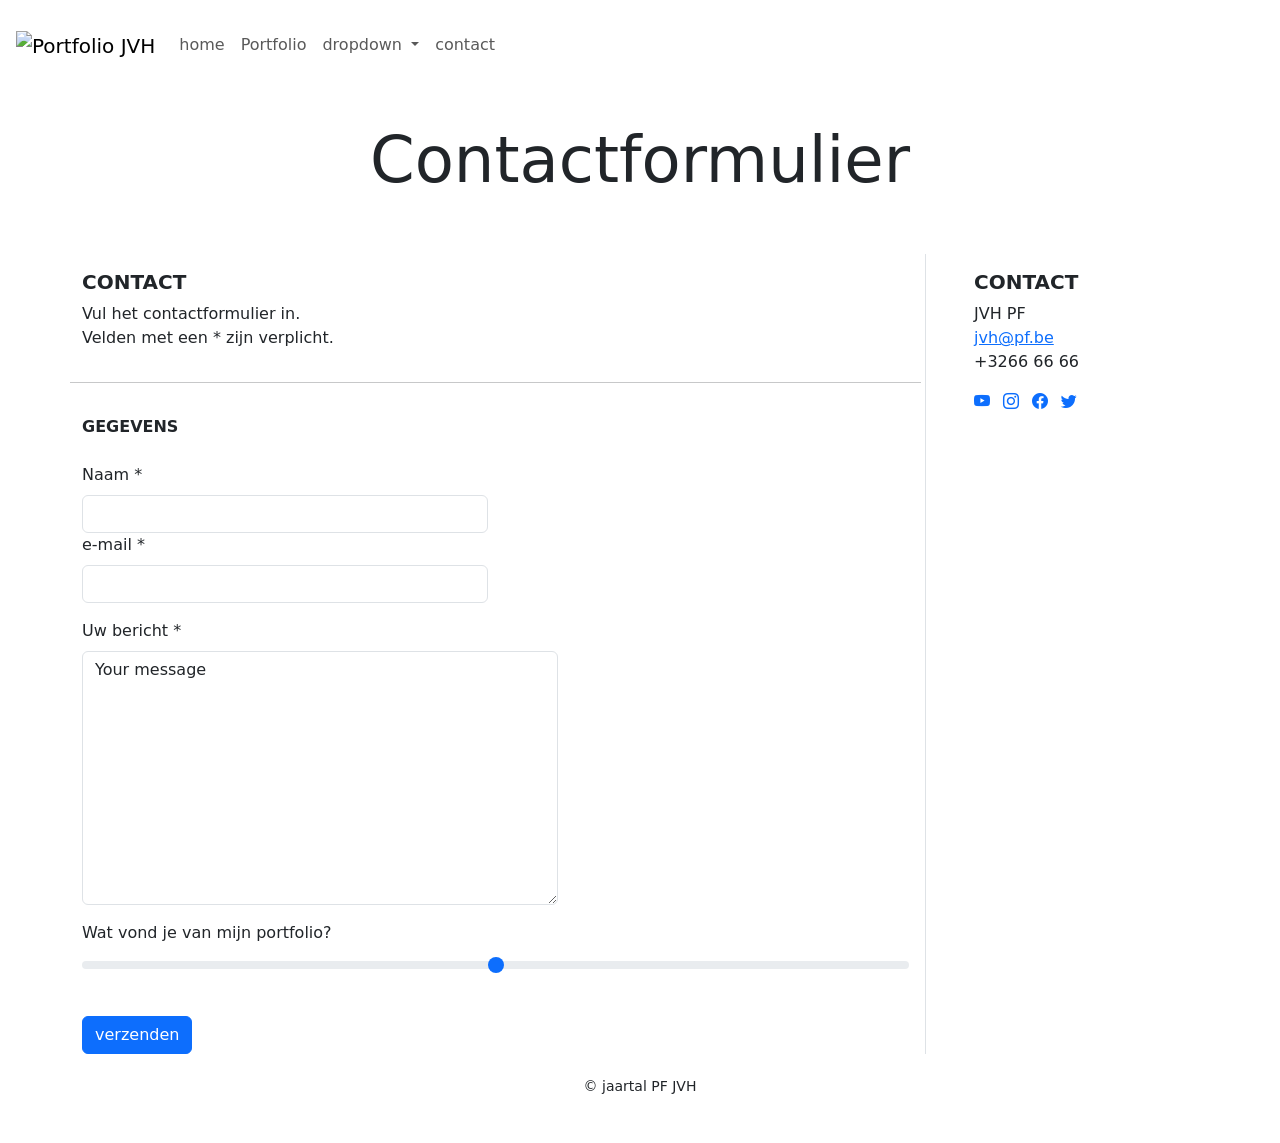
==== contact.html @ 39128b2f "Add files via upload" ====
<!DOCTYPE html>
<html lang="nl-BE">

<head>
  <meta charset="UTF-8">
  <meta name="viewport" content="width=device-width, initial-scale=1.0">
  <title>contact</title>
  <!-- resetten van browsers -->
  <link rel="stylesheet" href="css/reset.css">
  <!-- Bootstrap CSS -->
  <link href="https://cdn.jsdelivr.net/npm/bootstrap@5.3.3/dist/css/bootstrap.min.css" rel="stylesheet"
    integrity="sha384-QWTKZyjpPEjISv5WaRU9OFeRpok6YctnYmDr5pNlyT2bRjXh0JMhjY6hW+ALEwIH" crossorigin="anonymous">
  <!-- Bootstrap CSS icons: https://icons.getbootstrap.com/#usage -->
  <link rel="stylesheet" href="https://cdn.jsdelivr.net/npm/bootstrap-icons@1.11.3/font/bootstrap-icons.min.css">
  <!-- JavaScript: Bootstrap Bundle with Popper -->
  <script src="https://cdn.jsdelivr.net/npm/bootstrap@5.3.3/dist/js/bootstrap.bundle.min.js"
    integrity="sha384-YvpcrYf0tY3lHB60NNkmXc5s9fDVZLESaAA55NDzOxhy9GkcIdslK1eN7N6jIeHz" crossorigin="anonymous" defer>
    </script>
  <!-- eigen geschreven css voor jouw html-bestand -->
  <link  href="css/style.css" rel="stylesheet">
</head>

<body class="p-3 m-0 border-0 bd-example bg-dank">
  <nav class="navbar navbar-expand-md container-fluid">
    <a class="navbar-brand" href="index.html"><img src="assets/images/logo.png" alt="Portfolio JVH" width="100" height="100">
    </a>
    <button class="navbar-toggler" type="button" data-bs-toggle="collapse" data-bs-target="#navbarSupportedContent"
      aria-controls="navbarSupportedContent" aria-expanded="false" aria-label="Toggle navigation">
      <span class="navbar-toggler-icon"></span>
    </button>
    <div class="collapse navbar-collapse" id="navbarSupportedContent">
      <ul class="navbar-nav me-auto mb-2 mb-lg-0">
        <li class="nav-item">
          <a class="nav-link" href="index.html">home</a>
        </li>
        <li class="nav-item">
          <a class="nav-link" href="portfolio.html">Portfolio</a>
        </li>
        <li class="nav-item dropdown">
          <a class="nav-link dropdown-toggle" href="#" role="button" data-bs-toggle="dropdown" aria-expanded="false">
            dropdown
          </a>
          <ul class="dropdown-menu bg-dank">
            <li><a class="dropdown-item" href="project1.html">project 1</a></li>
            <li><a class="dropdown-item" href="#">project 2</a></li>
            <li><a class="dropdown-item" href="#">project 3</a></li>
            <li><a class="dropdown-item" href="#">project 4</a></li>
            <li><a class="dropdown-item" href="#">project 5</a></li>
            <li><a class="dropdown-item" href="#">project 6</a></li>
          </ul>
        </li>
        <li class="nav-item">
          <a class="nav-link" href="contact.html">contact</a>
        </li>
      </ul>
      </div>
  </nav>

  <header class="row m-5">
    <h1 class="col display-3 blauwgrijs text-center">Contactformulier</h1>
  </header>

  <div class="container">
    <div class="row">
      <main class="col-md-9 pe-3">
        <section id="contact" class="row">
          <div class="col-12 mb-3">
            <h2 class="text-uppercase fs-5 fw-bolder pt-3">contact</h2>
            <p>Vul het contactformulier in.<br>Velden met een <span>*</span> zijn verplicht.</p>
          </div>
          <hr>

          <form action="#" method="post">
            <fieldset class="row g-3 mb-3">
              <legend class="text-uppercase fs-6 fw-bolder pt-3">gegevens</legend>
              <div class="col-xl-6 col-md-6">
                <label for="Naam" class="form-label">Naam <span>*</span></label>
                <input type="text" class="form-control" id="Naam" required>

                <label for="mail" class="form-label">e-mail <span>*</span></label>
                <input type="email" class="form-control" id="mail" required>
              </div>
              <div class="col-xl-7 col-md-7">
              <label for="message" class="form-label">Uw bericht <span>*</span></label>
              
              <textarea type="message" name="message" class="form-control"  cols="15" rows="10">Your message</textarea>
              </div>
              <div class="col-12  mb-3 mt-3">
                <label for="satisfied" class="form-label">Wat vond je van mijn portfolio?</label>
                <input type="range" class="form-range" min="0" max="10" step="1" id="satisfied">
              </div>
            </fieldset>
              
              </legend>

            <div class="col-12">
            <button type="submit" class="btn btn-primary">verzenden</button>
            </div>
          </form>

        </section>
      </main>

      <aside class="col-md-3 border-start ps-5">
        <h2 class="text-uppercase fs-5 fw-bolder pt-3">contact</h2>
        <p>JVH PF<br>
          <a href="mailto:jvh@pf.be">jvh@pf.be</a><br>
          +3266 66 66
      </p>
      <ul class="list-inline socials">
        <li class="list-inline-item">
          <a href="https://www.youtube.com" target="_blank">
            <i class="bi bi-youtube blauwgrijs fs-6"></i>
          </a>
        </li>
        <li class="list-inline-item">
          <a href="https://www.instagram.com" target="_blank">
            <i class="bi bi-instagram fs-6"></i>
          </a>
        </li>
        <li class="list-inline-item">
          <a href="https://www.facebook.com" target="_blank">
            <i class="bi bi-facebook fs-6"></i>
          </a>
        </li>
        <li class="list-inline-item">
          <a href="https://twitter.com/" target="_blank">
            <i class="bi bi-twitter fs-6"></i>
          </a>
        </li>
      </ul>
    </aside>

  </div>
  </div>
  <footer class="container-fluid txtcol text-center h6 small p-4">&copy; jaartal PF JVH</footer>
</body>

</html>
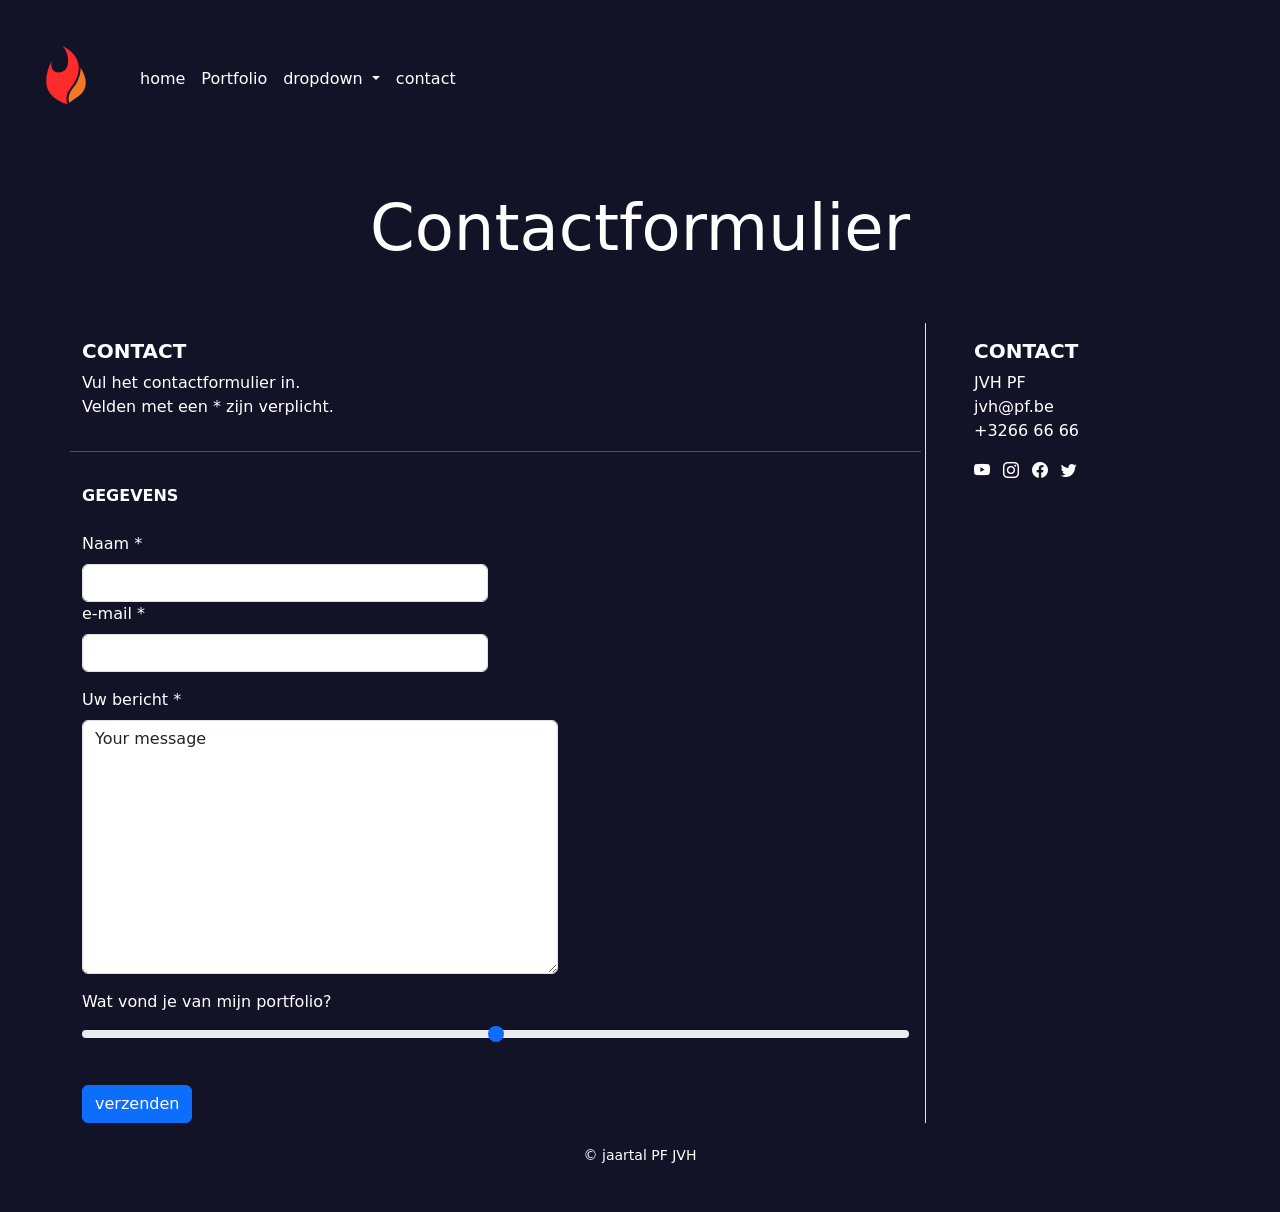
==== commit ae1f9ee1: "css fix" ====
--- a/contact.html
+++ b/contact.html
@@ -42,11 +42,11 @@
           </a>
           <ul class="dropdown-menu bg-dank">
             <li><a class="dropdown-item" href="project1.html">project 1</a></li>
-            <li><a class="dropdown-item" href="#">project 2</a></li>
-            <li><a class="dropdown-item" href="#">project 3</a></li>
-            <li><a class="dropdown-item" href="#">project 4</a></li>
-            <li><a class="dropdown-item" href="#">project 5</a></li>
-            <li><a class="dropdown-item" href="#">project 6</a></li>
+            <li><a class="dropdown-item" href="project2.html">project 2</a></li>
+            <li><a class="dropdown-item" href="project3.html">project 3</a></li>
+            <li><a class="dropdown-item" href="project4.html">project 4</a></li>
+            <li><a class="dropdown-item" href="project5.html">project 5</a></li>
+            <li><a class="dropdown-item" href="project6.html">project 6</a></li>
           </ul>
         </li>
         <li class="nav-item">
--- a/css/style.css
+++ b/css/style.css
@@ -0,0 +1,66 @@
+.bg-dank{
+background-color: rgb(19, 19, 40);
+}
+*{
+    color: white
+}
+a:link {
+  color: white;
+  background-color: transparent;
+  text-decoration: none;
+}
+
+a:visited {
+  color: rgb(243, 117, 138);
+  background-color: transparent;
+  text-decoration: none;
+}
+
+a:hover {
+  color: red;
+  background-color: transparent;
+  text-decoration: underline;
+}
+
+a:active {
+  color: yellow;
+  background-color: transparent;
+  text-decoration: underline;
+}
+textarea {
+  color:black
+}
+.txtcol {
+  color: white
+}
+.navbar {
+  --bs-navbar-padding-x: 0;
+  --bs-navbar-padding-y: 0.5rem;
+  --bs-navbar-color: rgba(var(--bs-emphasis-color-rgb), 0.65);
+  --bs-navbar-hover-color: rgba(var(--bs-emphasis-color-rgb), 0.8);
+  --bs-navbar-disabled-color: rgba(var(--bs-emphasis-color-rgb), 0.3);
+  --bs-navbar-active-color: rgba(var(--bs-emphasis-color-rgb), 1);
+  --bs-navbar-brand-padding-y: 0.3125rem;
+  --bs-navbar-brand-margin-end: 1rem;
+  --bs-navbar-brand-font-size: 1.25rem;
+  --bs-navbar-brand-color: rgba(var(--bs-emphasis-color-rgb), 1);
+  --bs-navbar-brand-hover-color: rgba(var(--bs-emphasis-color-rgb), 1);
+  --bs-navbar-nav-link-padding-x: 0.5rem;
+  --bs-navbar-toggler-padding-y: 0.25rem;
+  --bs-navbar-toggler-padding-x: 0.75rem;
+  --bs-navbar-toggler-font-size: 1.25rem;
+  --bs-navbar-toggler-icon-bg: url("data:image/svg+xml,%3csvg xmlns='http://www.w3.org/2000/svg' viewBox='0 0 30 30'%3e%3cpath stroke='rgba%28255, 255, 255, 0.75%29' stroke-linecap='round' stroke-miterlimit='10' stroke-width='2' d='M4 7h22M4 15h22M4 23h22'/%3e%3c/svg%3e");
+  --bs-navbar-toggler-border-color: rgb(255, 255, 255);
+  --bs-navbar-toggler-border-radius: var(--bs-border-radius);
+  --bs-navbar-toggler-focus-width: 0.25rem;
+  --bs-navbar-toggler-transition: box-shadow 0.15s ease-in-out;
+  position: relative;
+  display: flex;
+  flex-wrap: wrap;
+  align-items: center;
+  justify-content: space-between;
+  padding: var(--bs-navbar-padding-y) var(--bs-navbar-padding-x);
+}
+img{
+  float: left
+}
